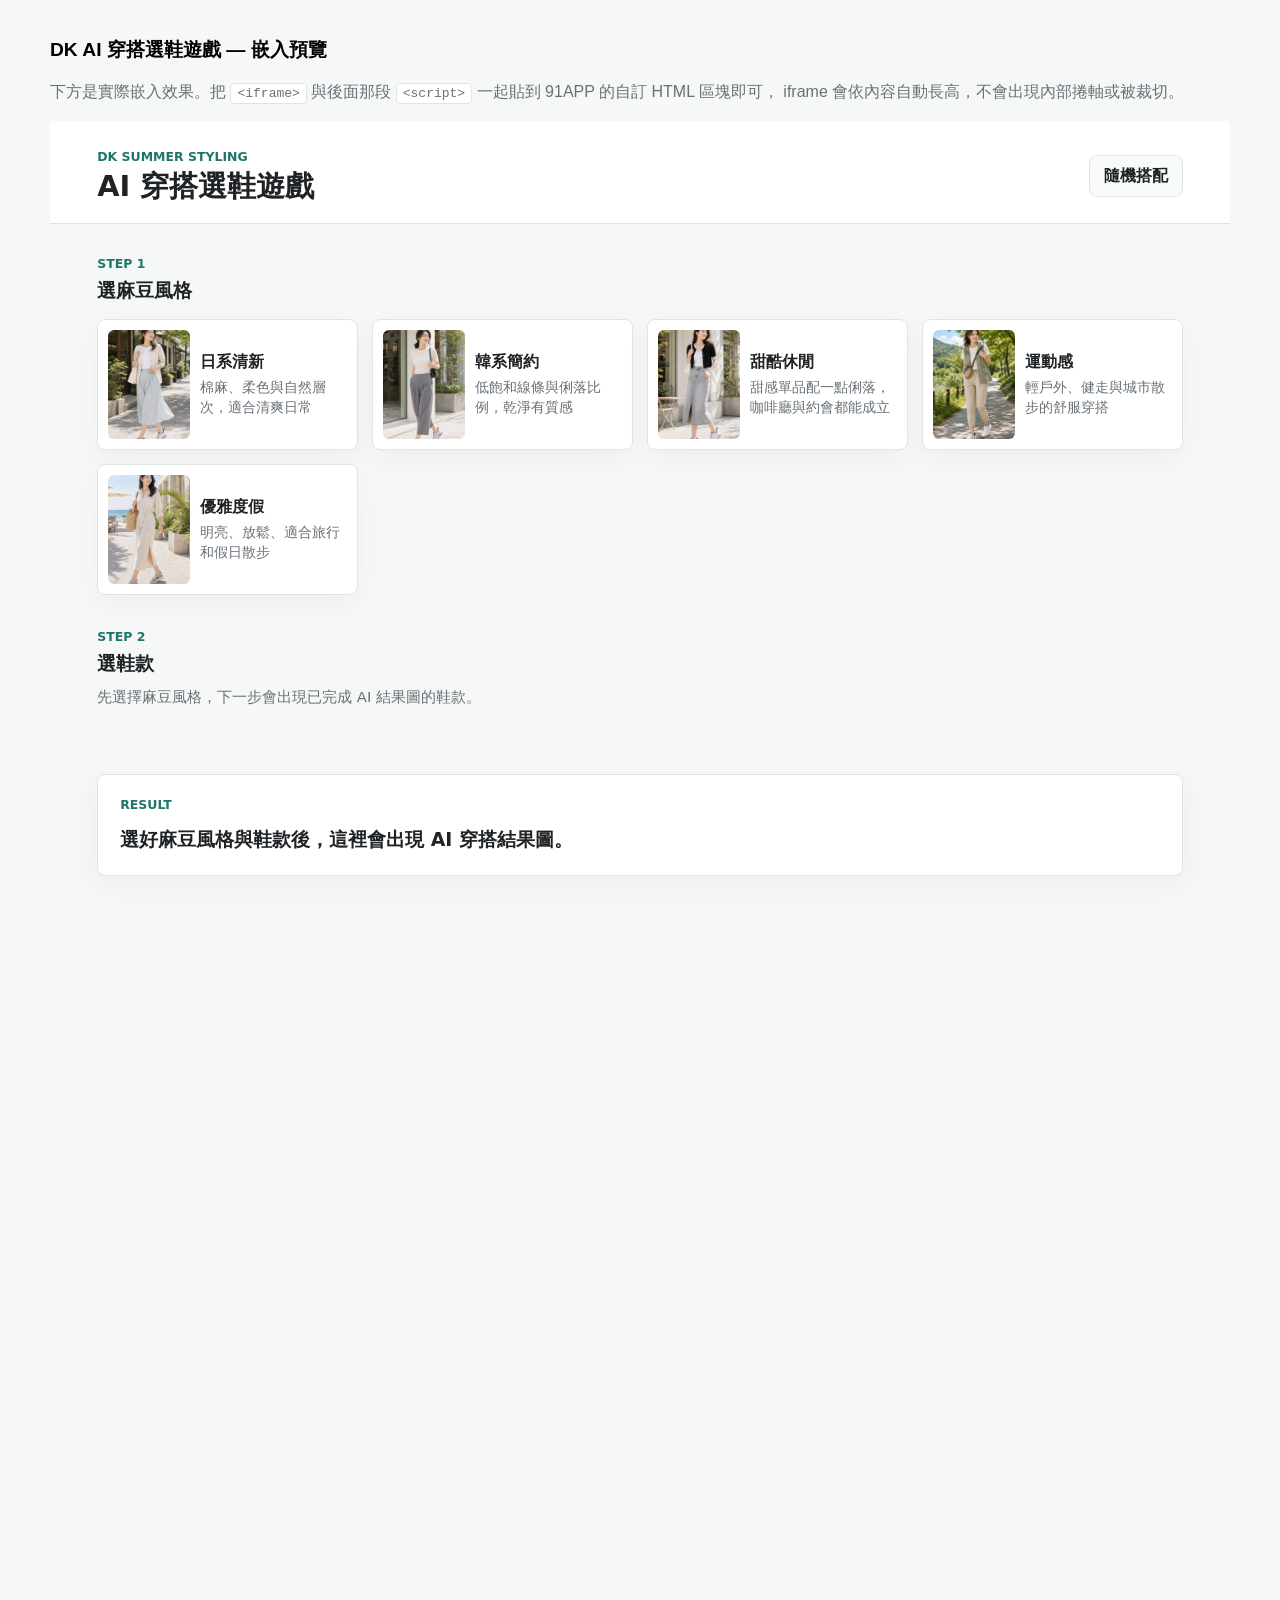
==== embed-example.html @ 336ae505 "DK AI 穿搭選鞋遊戲：GitHub Pages 靜態站 + 91APP 嵌入自動高度 - 兩步流程（選麻豆風格→選鞋款）顯示 AI 穿搭結果圖，5 風格 × 4 鞋款共 20 組 - 加入 ifr" ====
<!doctype html>
<html lang="zh-Hant">
  <head>
    <meta charset="utf-8" />
    <meta name="viewport" content="width=device-width, initial-scale=1" />
    <title>DK AI 穿搭選鞋遊戲 — 91APP 嵌入範例</title>
    <style>
      body { margin: 0; background: #f5f8f6; font-family: "Noto Sans TC", "Microsoft JhengHei", sans-serif; }
      .wrap { max-width: 1180px; margin: 0 auto; padding: 24px 16px; }
      h1 { font-size: 1.2rem; }
      p { color: #697177; line-height: 1.6; }
      code { background: #fff; border: 1px solid #dfe6e2; border-radius: 4px; padding: 2px 6px; }
      /* 嵌入用 iframe：寬度滿版，高度由子頁 postMessage 自動調整 */
      #dk-styling { width: 100%; border: 0; display: block; }
    </style>
  </head>
  <body>
    <div class="wrap">
      <h1>DK AI 穿搭選鞋遊戲 — 嵌入預覽</h1>
      <p>
        下方是實際嵌入效果。把 <code>&lt;iframe&gt;</code> 與後面那段
        <code>&lt;script&gt;</code> 一起貼到 91APP 的自訂 HTML 區塊即可，
        iframe 會依內容自動長高，不會出現內部捲軸或被裁切。
      </p>

      <!-- ↓↓↓ 這段就是貼到 91APP 的內容 ↓↓↓ -->
      <iframe
        id="dk-styling"
        src="https://rhk9003.github.io/dk-styling-game/"
        title="DK AI 穿搭選鞋遊戲"
        loading="lazy"
        scrolling="no"
        height="2200"
        allow="clipboard-write"
        referrerpolicy="no-referrer-when-downgrade"
      ></iframe>
      <script>
        (function () {
          var frame = document.getElementById("dk-styling");
          window.addEventListener("message", function (event) {
            if (event.origin !== "https://rhk9003.github.io") return;
            var data = event.data || {};
            if (data.type === "dk-styling-embed:height" && typeof data.height === "number") {
              frame.style.height = data.height + "px";
            }
          });
        })();
      </script>
      <!-- ↑↑↑ 這段就是貼到 91APP 的內容 ↑↑↑ -->
    </div>
  </body>
</html>
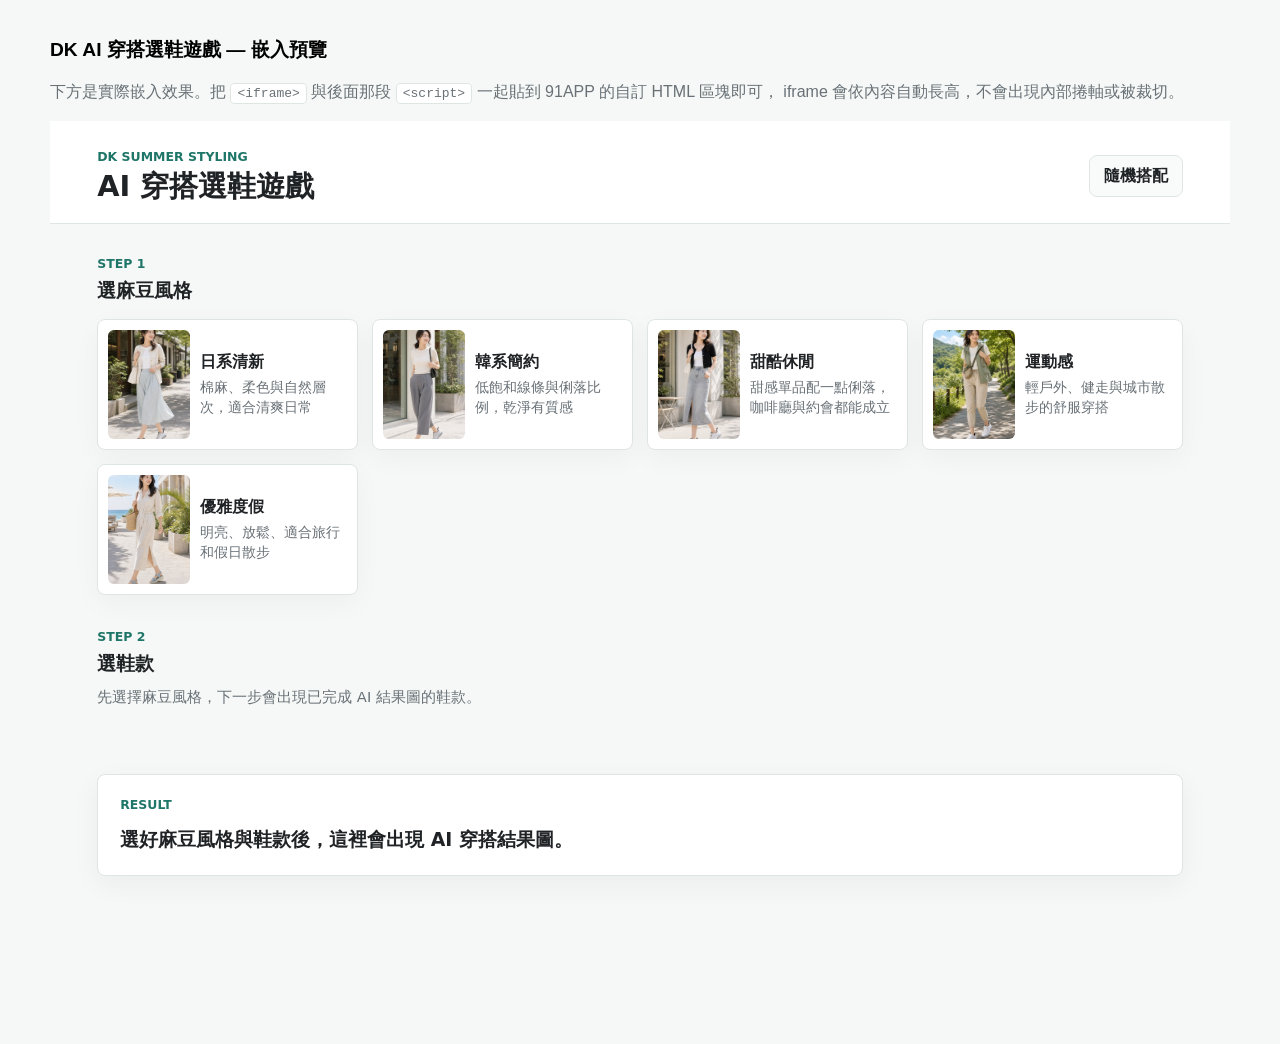
==== commit 97d72ec5: "文件：README 加入線上網址與 91APP 嵌入教學，範例初始高度改 900 Co-Authored-By: Claude Opus 4.8 <noreply@anthropic.com>" ====
--- a/embed-example.html
+++ b/embed-example.html
@@ -30,7 +30,7 @@
         title="DK AI 穿搭選鞋遊戲"
         loading="lazy"
         scrolling="no"
-        height="2200"
+        height="900"
         allow="clipboard-write"
         referrerpolicy="no-referrer-when-downgrade"
       ></iframe>
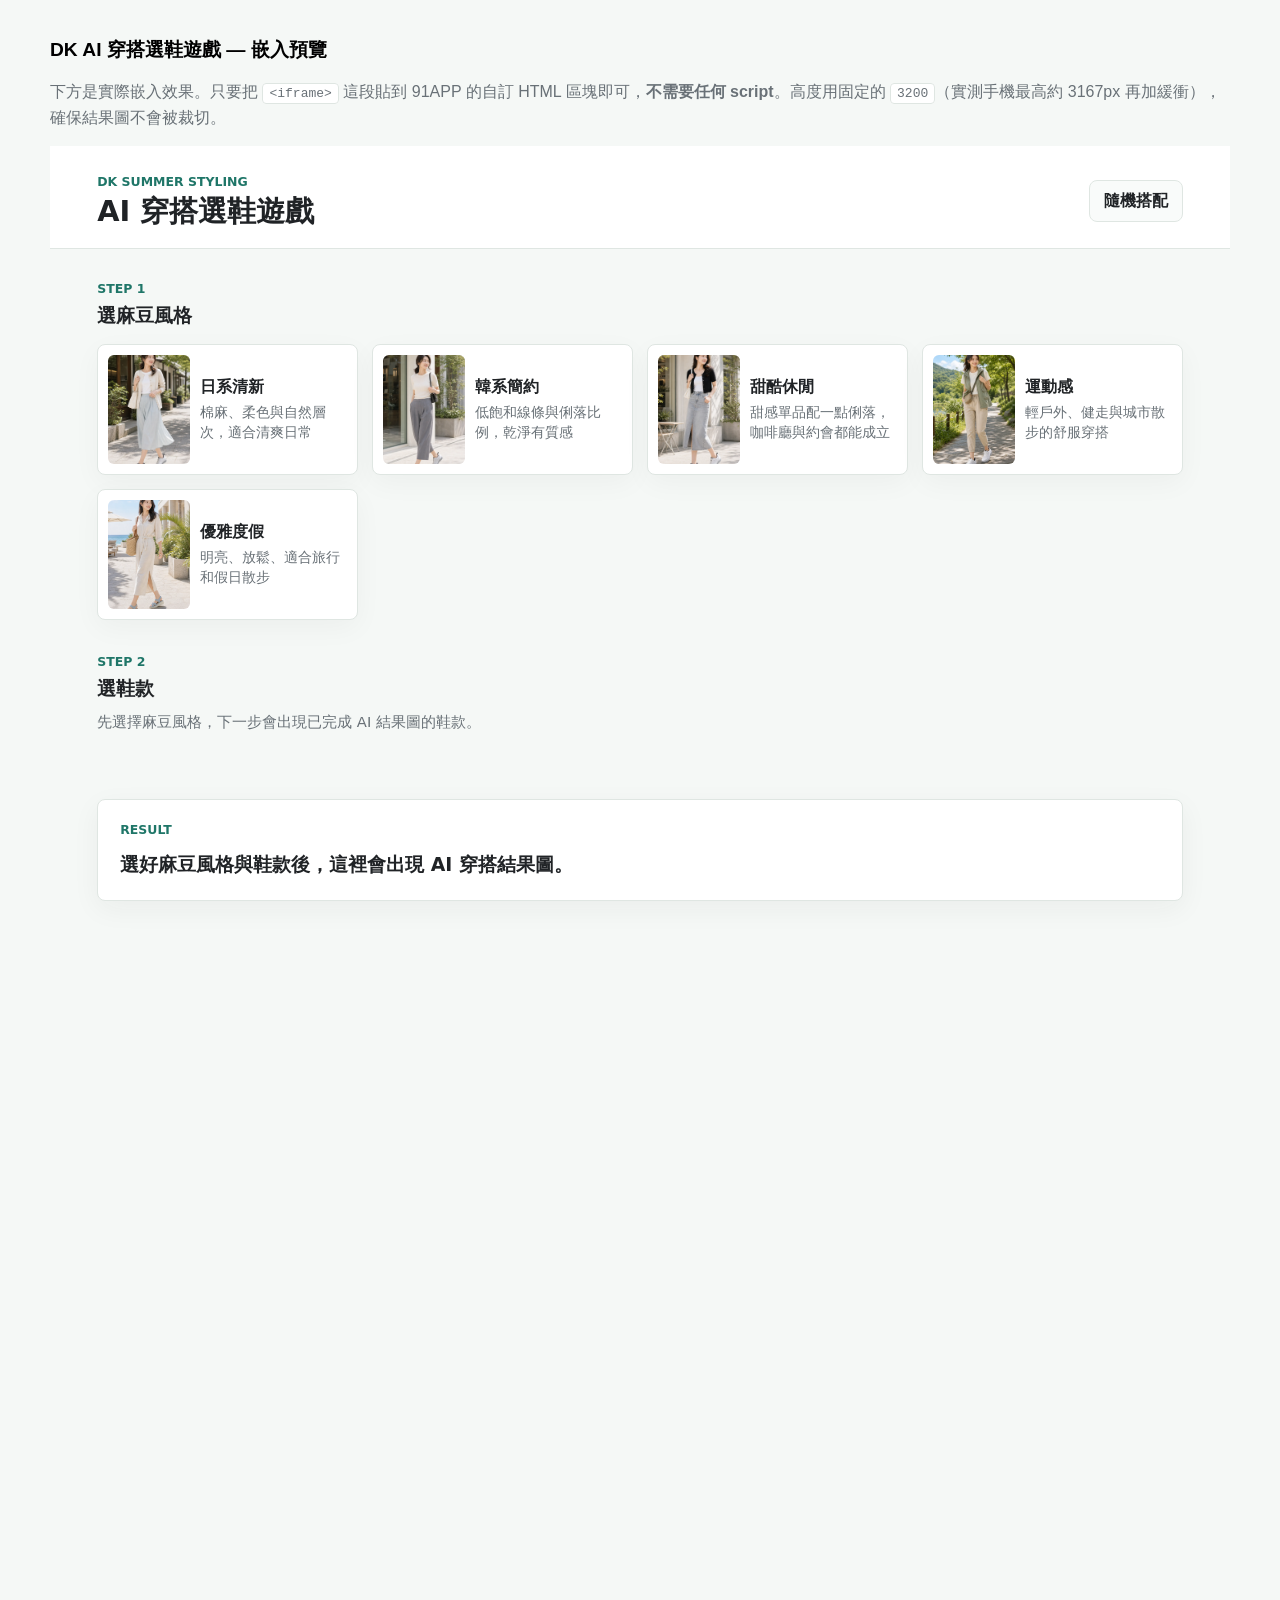
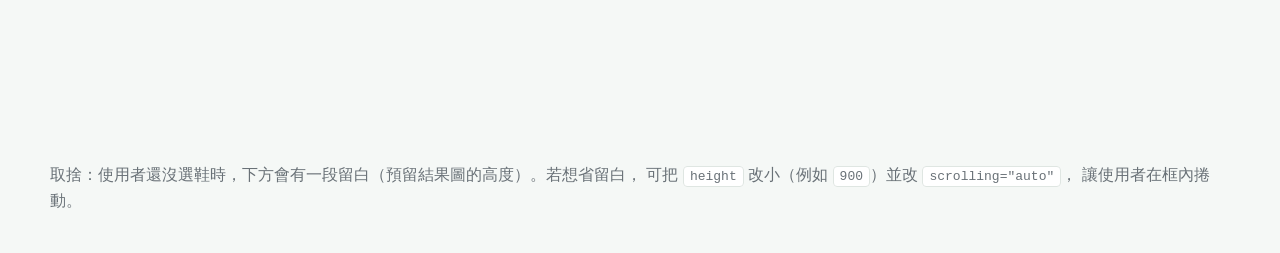
==== commit 7391415d: "改用純 iframe 嵌入：移除 postMessage 自動高度 JS，改固定高度 3200 - 91APP 自訂區塊常濾掉 <script>，故拿掉子頁高度回報，嵌入端不需任何 JS - READ" ====
--- a/embed-example.html
+++ b/embed-example.html
@@ -10,7 +10,7 @@
       h1 { font-size: 1.2rem; }
       p { color: #697177; line-height: 1.6; }
       code { background: #fff; border: 1px solid #dfe6e2; border-radius: 4px; padding: 2px 6px; }
-      /* 嵌入用 iframe：寬度滿版，高度由子頁 postMessage 自動調整 */
+      /* 嵌入用 iframe：寬度滿版、固定高度（不含任何 script） */
       #dk-styling { width: 100%; border: 0; display: block; }
     </style>
   </head>
@@ -18,9 +18,9 @@
     <div class="wrap">
       <h1>DK AI 穿搭選鞋遊戲 — 嵌入預覽</h1>
       <p>
-        下方是實際嵌入效果。把 <code>&lt;iframe&gt;</code> 與後面那段
-        <code>&lt;script&gt;</code> 一起貼到 91APP 的自訂 HTML 區塊即可，
-        iframe 會依內容自動長高，不會出現內部捲軸或被裁切。
+        下方是實際嵌入效果。只要把 <code>&lt;iframe&gt;</code> 這段貼到 91APP 的自訂 HTML
+        區塊即可，<strong>不需要任何 script</strong>。高度用固定的
+        <code>3200</code>（實測手機最高約 3167px 再加緩衝），確保結果圖不會被裁切。
       </p>
 
       <!-- ↓↓↓ 這段就是貼到 91APP 的內容 ↓↓↓ -->
@@ -28,25 +28,17 @@
         id="dk-styling"
         src="https://rhk9003.github.io/dk-styling-game/"
         title="DK AI 穿搭選鞋遊戲"
+        height="3200"
+        scrolling="no"
         loading="lazy"
-        scrolling="no"
-        height="900"
-        allow="clipboard-write"
-        referrerpolicy="no-referrer-when-downgrade"
       ></iframe>
-      <script>
-        (function () {
-          var frame = document.getElementById("dk-styling");
-          window.addEventListener("message", function (event) {
-            if (event.origin !== "https://rhk9003.github.io") return;
-            var data = event.data || {};
-            if (data.type === "dk-styling-embed:height" && typeof data.height === "number") {
-              frame.style.height = data.height + "px";
-            }
-          });
-        })();
-      </script>
       <!-- ↑↑↑ 這段就是貼到 91APP 的內容 ↑↑↑ -->
+
+      <p>
+        取捨：使用者還沒選鞋時，下方會有一段留白（預留結果圖的高度）。若想省留白，
+        可把 <code>height</code> 改小（例如 <code>900</code>）並改 <code>scrolling="auto"</code>，
+        讓使用者在框內捲動。
+      </p>
     </div>
   </body>
 </html>
